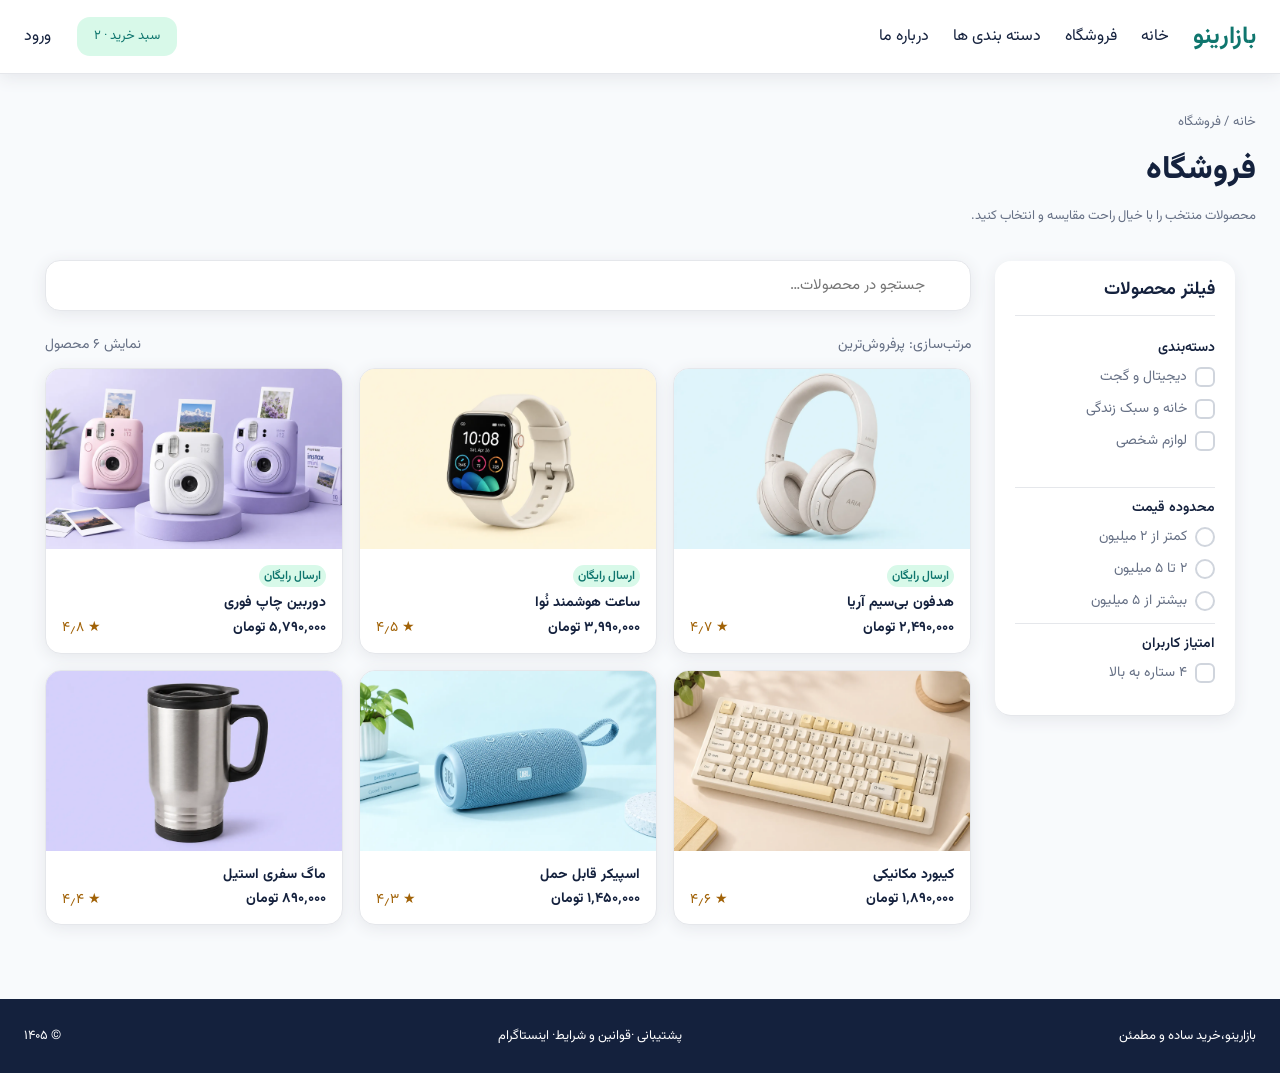
==== index.html @ 030d065b "Update final project" ====
<!DOCTYPE html>
<html lang="fa" dir="rtl">

<head>
    <meta charset="UTF-8">
    <meta name="viewport" content="width=device-width, initial-scale=1.0">
    <meta name="description"
        content="انواع محصولات دیجیتال و لوازم کاربردی را در فروشگاه بازارینو بررسی و مقایسه کنید.">
    <link rel="stylesheet" href="./CSS/reset.css">
    <link rel="stylesheet" href="./CSS/style.css">

    <title>فروشگاه محصولات دیجیتال | بازارینو</title>
</head>

<body>
    <header class="navbar">
        <!-- bakhsh1 -->
        <div class="container">
            <a class="logo" href="./index.html">
                بازارینو
            </a>

            <!-- bakhsh2 -->
            <nav class="navbar__menu">
                <a class="link" href="./index.html">
                    خانه
                </a>
                <a class="link" href="#">
                    فروشگاه
                </a>
                <a class="link" href="#">
                    دسته بندی ها
                </a>
                <a class="link" href="#">
                    درباره ما
                </a>
            </nav>

            <!-- bakhsh3 -->
            <div class="loginlink">
                <a class="group button" href="#">
                    سبد خرید · ۲
                </a>
                <a class="group" href="./register.html">
                    ورود
                </a>
            </div>
        </div>

    </header>
    <main>
        <header>
            <div class="page-header">
                <div class="breadcrumb-link">
                    <p>
                        <a href="#">خانه</a>
                        <a href="#"> / فروشگاه</a>

                    </p>
                </div>
                <div class="page-header__title">
                    <h1>فروشگاه</h1>
                </div>
                <div class="page-header__text">
                    <p>محصولات منتخب را با خیال راحت مقایسه و انتخاب کنید.</p>
                </div>
            </div>
        </header>
        <!-- ---------------فیلتر محصولات------------ -->
        <div class="catalog">
            <aside class="filter">
                <p class="filter__title">فیلتر محصولات
                </p>

                <fieldset>
                    <legend class="filter__group-title">
                        دسته‌بندی
                    </legend>
                    <div>
                        <label class="filter__option">
                            <input type="checkbox" name="Feature" class="filter__input"><span
                                class="filter__box"></span> دیجیتال و گجت
                        </label>

                        <label class="filter__option">
                            <input type="checkbox" name="Feature" class="filter__input"><span
                                class="filter__box"></span>خانه و سبک زندگی
                        </label>

                        <label class="filter__option">
                            <input type="checkbox" name="Feature" class="filter__input"><span
                                class="filter__box"></span>لوازم شخصی
                        </label>
                    </div>
                </fieldset>

                <!-- ------------------محدوده قیمت------- -->



                <fieldset>

                    <h3 class="filter__groupp      
                         
                         filter__group-title">محدوده قیمت</h3>
                    <div>
                        <label class="filter__option">

                            <input type="radio" name="price" class="filter__input" value="high"><span
                                class="filter__box  filter__box--radio"></span> کمتر از ۲ میلیون
                        </label>

                        <label class="filter__option">
                            <input type="radio" name="price" class="filter__input" value="mid"><span
                                class="filter__box  filter__box--radio"></span>۲ تا ۵ میلیون
                        </label>

                        <label class="filter__option">
                            <input type="radio" name="price" class="filter__input" value="low"><span
                                class="filter__box  filter__box--radio"></span>بیشتر از ۵ میلیون
                        </label>
                    </div>
                    <fieldset>
                        <h3 class="filter__groupp   
                         
                         filter__group-title">امتیاز کاربران</h3>
                        <div>
                            <label class="filter__option">

                                <input type="checkbox" class="filter__input"><span class="filter__box"></span> ۴ ستاره
                                به بالا
                            </label>
                        </div>
                    </fieldset>
                </fieldset>
            </aside>


            <section class="products">
                <label>
                    <input class="products__search" type="search" placeholder="	جستجو در محصولات…">
                </label>
                <div class="products__bar">
                    <p class="products__sort">مرتب‌سازی: پرفروش‌ترین</p>
                    <p class="products__count">نمایش ۶ محصول</p>
                </div>



                <div class="products__list">
                    <article class="product-card">
                        <div class="product-card__media">
                            <a href="./product.html">
                            <img class="product-card__img" src="./images/Ivory ARIA Wireless Headphones_2_11zon.webp"
                                alt="هدفون بی‌سیم" src="./product.html">
                                </a>
                        </div>
                        <div class="product-card__body">
                            <span class="product-card__badge"> ارسال رایگان</span>
                            <h3 class="product-card__title">هدفون بی‌سیم آریا</h3>

                            <div class="product-card__footer">
                                <p class="product-card__price">۲٬۴۹۰٬۰۰۰ تومان</p>
                                <span class="product-card__rating">★ ۴٫۷</span>
                            </div>
                        </div>
                    </article>


                    <article class="product-card">
                        <div class="product-card__media">
                            <img class="product-card__img" src="./images/Minimalist Smartwatch on Cream Background_3_11zon.webp"
                                alt="ساعت هوشمند نُوا">
                        </div>
                        <div class="product-card__body">
                            <span class="product-card__badge"> ارسال رایگان</span>
                            <h3 class="product-card__title">ساعت هوشمند نُوا</h3>

                            <div class="product-card__footer">
                                <p class="product-card__price"> ۳٬۹۹۰٬۰۰۰ تومان</p>
                                <span class="product-card__rating">★ ۴٫۵</span>
                            </div>
                        </div>

                    </article>

                    <article class="product-card">
                        <div class="product-card__media">
                            <img class="product-card__img" src="./images/Pastel Instax Camera Trio_5_11zon.webp"
                                alt="دوربین چاپ فوری">
                        </div>
                        <div class="product-card__body">
                            <span class="product-card__badge"> ارسال رایگان</span>
                            <h3 class="product-card__title">دوربین چاپ فوری</h3>

                            <div class="product-card__footer">
                                <p class="product-card__price"> ۵٬۷۹۰٬۰۰۰ تومان</p>
                                <span class="product-card__rating">★ ۴٫۸</span>
                            </div>
                        </div>

                    </article>

                    <article class="product-card">
                        <div class="product-card__media">
                            <img class="product-card__img" src="./images/Pastel Cream Mechanical Keyboard Workspace_4_11zon.webp"
                                alt="کیبورد مکانیکی">
                        </div>
                        <div class="product-card__body">

                            <h3 class="product-card__title">کیبورد مکانیکی</h3>

                            <div class="product-card__footer">
                                <p class="product-card__price">۱٬۸۹۰٬۰۰۰ تومان</p>
                                <span class="product-card__rating">★ ۴٫۶</span>
                            </div>
                        </div>

                    </article>



                    <article class="product-card">
                        <div class="product-card__media">
                            <img class="product-card__img" src="./images/Sky Blue JBL Speaker Still Life_6_11zon.webp"
                                alt="اسپیکر قابل حمل">
                        </div>
                        <div class="product-card__body">

                            <h3 class="product-card__title">اسپیکر قابل حمل</h3>

                            <div class="product-card__footer">
                                <p class="product-card__price"> ۱٬۴۵۰٬۰۰۰ تومان</p>
                                <span class="product-card__rating"> ★ ۴٫۳</span>
                            </div>
                        </div>

                    </article>

                    <article class="product-card">
                        <div class="product-card__media">
                            <img class="product-card__img" src="./images/Brushed Steel Tumbler on Lavender_1_11zon.webp"
                                alt="ماگ سفری استیل">
                        </div>
                        <div class="product-card__body">

                            <h3 class="product-card__title">ماگ سفری استیل</h3>

                            <div class="product-card__footer">
                                <p class="product-card__price"> ۸۹۰٬۰۰۰ تومان</p>
                                <span class="product-card__rating"> ★ ۴٫۴</span>
                            </div>
                        </div>

                    </article>


                </div>
            </section>
        </div>
    </main>
    <!-- footer-------------------------------------- -->
    <footer class="footer_navbar">
        <div class="container_two">
            <span>بازارینو،خرید ساده و مطمئن</span>
            <div class="titlee">
                <a class="link-footer" href="#">
                    پشتیبانی ·
                </a>
                <a class="link-footer" href="#">
                    قوانین و شرایط
                </a>
                <a class="link-footer" href="#">
                    · اینستاگرام
                </a>
            </div>
            <span>© ۱۴۰۵</span>
        </div>
    </footer>



</body>

</html>
---- CSS/style.css ----
:root {
    --color-bg: #F8FAFC;
    --color-surface: #FFFFFF;
    --color-text: #14213D;
    --color-text-muted: #667085;
    --color-primary: #0F766E;
    --color-border: #E5E7EB;
    --color-border-control: #D0D5DD;
    --color-accent-bg: #D8F9E9;
    --color-footer: #14213D;
    --color-shadow: #E5E7EB;
    --color-on-primary: #FFFFFF;
    --color-focus-ring: rgba(15, 118, 110, 0.25);
    --color-rating: #A16207;
    --color-accent-bg-hover: #E7FCF2;
    --color-primary-hover: #10672d;
    --color-success: #16A34A;
    --color-danger: #DC2626;

}


@font-face {
    font-family: vazir400;
    src: url(./fonts/vazirmatn-v33.003/fonts/webfonts/Vazirmatn-Regular.woff2);
    font-display: swap
}

@font-face {
    font-family: vazir600;
    src: url(./fonts/vazirmatn-v33.003/fonts/webfonts/Vazirmatn-SemiBold.woff2);
    font-display: swap
}

@font-face {
    font-family: vazir700;
    src: url(./fonts/vazirmatn-v33.003/fonts/webfonts/Vazirmatn-Bold.woff2);
    font-display: swap
}

@font-face {
    font-family: vazir800;
    src: url(./fonts/vazirmatn-v33.003/fonts/webfonts/Vazirmatn-ExtraBold.woff2);
    font-display: swap
}

* {
    box-sizing: border-box;
}

body {
    /* برای اینکه فوتر پایین صفحه بمونه */
    display: flex;
    flex-direction: column;
    min-height: 100vh;
    /*  */
    background-color: var(--color-bg);
    font-family: vazir400;
    color: var(--color-text);
}

/* اینجوری main فضای باقی‌مونده رو می‌گیره و فوتر همیشه ته صفحه می‌مونه */
main {
    flex: 1;
}

/* هدر سایت-------------------------------------------- */
.navbar {
    width: 100%;
    height: 74px;
    background-color: var(--color-surface);
    font-size: medium;
    font-family: vazir400;
    border-bottom: 1px solid var(--color-border);
    box-shadow: 0px 4px 16px var(--color-shadow);
    /* chasbondan navbar */
    position: sticky;
    top: 0;
    z-index: 100;


}

.navbar__menu {
    display: flex;
    gap: 24px;
}

.container {
    display: flex;
    align-items: center;
    max-width: 1500px;
    margin: 0 auto;
    height: 100%;
    gap: 24px;
    padding: 0 24px;
}

.link {
    color: var(--color-text);
    text-decoration: none;
}

.link:hover {
    color: var(--color-primary);

}

.group {
    color: var(--color-text);
    text-decoration: none;

}

.loginlink {

    margin-right: auto;
    gap: 26px;
    display: flex;
    align-items: center;
}

.logo {
    text-decoration: none;
    color: var(--color-primary);
    font-family: vazir700;
    font-size: x-large;
}

.button {

    font-family: vazir400;
    background-color: var(--color-accent-bg);
    color: var(--color-primary);
    border-radius: 13px;
    border: none;
    font-size: small;
    text-align: center;
    padding: 13px 17px;
    text-decoration: none;

    cursor: pointer;
}

.button:hover {
    background-color: var(--color-accent-bg-hover);
}

.group:hover {
    color: var(--color-primary);
}


/* page-header__title---------------------------- */

.page-header {
    display: flex;
    flex-direction: column;
    max-width: 1500px;
    margin: 40px auto 10px;
    height: 100%;
    gap: 24px;
    padding: 0 24px;
}

.breadcrumb-link p a {
    text-decoration: none;
    font-family: vazir400;
    font-size: 13px;
    color: var(--color-text-muted);
}

.breadcrumb-link p a:hover {
    color: var(--color-primary);
}

.page-header__title {
    font-family: vazir800;
    font-size: 32px;
    color: var(--color-text);
}

.page-header__text {
    font-family: vazir400;
    font-size: 13px;
    color: var(--color-text-muted);
}

/* sidbar-------------------------------- */
.filter__title {
    font-family: vazir700;
    font-size: 18px;
    color: var(--color-text);
    /* خطوط طوسی زیر هر عنوان */
    border-bottom: 1px solid var(--color-border);
    padding-bottom: 16px;
    margin-bottom: 1px;


}


.filter__group-title {
    font-family: vazir600;
    font-size: 14px;
    color: var(--color-text);

}


.filter {
    display: flex;
    flex-direction: column;
    max-width: 1500px;
    flex-shrink: 0;
    gap: 24px;
    padding: 20px 20px;
    margin-top: 28px;
    border-radius: 16px;
    width: 240px;
    background-color: var(--color-surface);
    border-bottom: 1px solid var(--color-border);
    box-shadow: 0px 4px 16px var(--color-shadow);
    position: sticky;
    top: 96px;

}


.filter__option {
    font-family: vazir400;
    font-size: 14px;
    color: var(--color-text-muted);
    margin: 12px auto;

    /* تنظیمات مستطیل چک باکس */
    position: relative;
    display: flex;
    align-items: center;
    gap: 8px;
    cursor: pointer;

}

.filter__option:hover {
    color: var(--color-text);
}



/* باعث مخفی شدن چک باکس میشه */
input[class="filter__input"] {
    position: absolute;
    opacity: 0;
    height: 1px;
    width: 1px;

}

/* ظاهر چک باکس  رو به دلخواه تغییر میدیم*/
.filter__box {
    height: 20px;
    width: 20px;
    border: 2px solid var(--color-border-control);
    border-radius: 6px;
    background-color: var(--color-surface);
    flex-shrink: 0;
    position: relative;
}

.filter__box:hover {
    border-color: var(--color-text-muted);
}

/* نمایش علامت تیک*/
.filter__box::after {
    content: "";
    display: none;
    height: 10px;
    width: 6px;
    border-right: 2px solid var(--color-surface);
    border-bottom: 2px solid var(--color-surface);
    transform: rotate(45deg);
    position: absolute;
    top: 0px;
    left: 4px;
}

/* با کلیک روی متن یا کادر باید سبز بشه و با کلیک دوباره برگرده */
input:checked+.filter__box {
    background-color: var(--color-primary);
    border-color: var(--color-primary);

}

/* نماش علامت تیک */
input:checked+.filter__box::after {
    display: block;
}

input:focus-visible+.filter__box {
    box-shadow: 0px 0px 0px 3px var(--color-focus-ring);

}

/* محدوده قیمت */


.filter__groupp {
    border-top: 1px solid var(--color-border);
    padding-top: 13px;
}

/*رادیو باکس-----------*/
.filter__box--radio {
    border-radius: 100%;
    border-color: var(--color-border-control);
}



input:checked+.filter__box--radio {
    background-color: var(--color-surface);
}

.filter__box--radio::after {
    border-radius: 50%;
    height: 10px;
    width: 10px;
    background-color: var(--color-primary);
    border: 0;
    transform: none;
    position: absolute;
    top: 3px;
    left: 3px;
}

/* --------------بخش جستجو----------------------------------- */

.catalog {
    display: flex;
    align-items: flex-start;
    margin: 0 45px 24px;
    gap: 24px;
    max-width: 1500px;

}

.products {
    flex: 1;
    min-width: 0;
}

.products__search {
    display: flex;
    width: 100%;
    font-family: vazir400;
    font-size: 15px;
    color: var(--color-border-control);
    padding: 13px 13px;
    margin: 27px 0px;
    border: 1px solid var(--color-border);
    border-radius: 15px;

    background-color: var(--color-surface);
    border-bottom: 1px solid var(--color-border);
    box-shadow: 0px 3px 16px var(--color-shadow);

}

.products__search:focus {
    outline: none;
    border-color: var(--color-text-muted);

}

.products__bar {
    display: flex;
    justify-content: space-between;

    font-family: vazir400;
    font-size: 14px;
    color: var(--color-text-muted);
}

/* ---------------card product-------- */


.products__list {
    display: grid;
    grid-template-columns: 1fr 1fr 1fr;
    gap: 16px;
}

.products__bar {
    margin-bottom: 16px;
}

.product-card {
    box-shadow: 0px 3px 16px var(--color-shadow);
    border-radius: 16px;

    background-color: var(--color-surface);
    border: 1px solid var(--color-border);
    overflow: hidden;


}

.product-card__img {
    width: 100%;
    height: 180px;
    object-fit: cover;
    display: block;
    cursor: pointer;
}



/* استایل متن محصولات ------------------*/
.product-card__body {
    display: flex;
    flex-direction: column;
    padding: 16px;
    gap: 8px;
    cursor: pointer;
}

.product-card__footer {
    display: flex;
    justify-content: space-between;
    align-items: center;
}

.product-card__badge {
    font-family: vazir600;
    background-color: var(--color-accent-bg);
    color: var(--color-primary);
    border-radius: 13px;
    border: none;
    align-self: flex-start;
    font-size: 12px;
    text-align: center;
    padding: 5px 5px;


}

.product-card__title,
.product-card__price {
    font-family: vazir700;
    font-size: 14px;
    color: var(--color-text);
    line-height: 1.2;
}

.product-card__rating {
    font-family: vazir400;
    font-size: 14px;
    color: var(--color-rating);
}

/* ----footer---------------------- */

.footer_navbar {
    width: 100%;
    height: 74px;
    background-color: var(--color-footer);
    color: white;
    font-size: 13px;
    font-family: vazir400;
    margin-top: 50px;




}

.container_two {
    display: flex;
    justify-content: space-between;
    align-items: center;
    max-width: 1500px;
    height: 100%;
    gap: 24px;
    padding: 0 24px;
    margin: 0 auto;
}

.titlee {
    display: flex;
    justify-content: space-between;
    align-items: center;



}

.link-footer {
    text-decoration: none;
    color: white;
}

.link-footer:hover {
    color: rgba(255, 255, 255, 0.63);
}

/* Responsive----------------------------------------- */

@media(max-width: 768px) {
    .products__list {
        grid-template-columns: 1fr;
    }

    .filter {
        display: none;
    }

    .footer_navbar {
        height: auto;
        padding: 24px;
    }

    .container_two {
        flex-direction: column;
        text-align: center;
        gap: 24px;
    }
}


@media(max-width: 640px) {
    .navbar {

        height: auto;
        padding: 12px;
    }

    .container {
        flex-wrap: wrap;
        row-gap: 12px;
    }

    .loginlink {
        order: 2;
    }

    .navbar__menu {
        order: 3;
        gap: 16px;
        width: 100%;
        justify-content: center;
        font-size: 14px;
        flex-wrap: wrap;
    }

}


/* dark mode------------------- */
@media (prefers-color-scheme: dark) {
    :root {
        --color-bg: #0F172A;
        --color-surface: #1E293B;
        --color-text: #E2E8F0;
        --color-text-muted: #94A3B8;
        --color-primary: #2DD4BF;
        --color-border: #334155;
        --color-border-control: #475569;
        --color-accent-bg: #134E4A;
        --color-footer: #020617;
        --color-shadow: rgba(0, 0, 0, 0.4);
        --color-on-primary: #0F172A;
        --color-focus-ring: rgba(45, 212, 191, 0.35);
        --color-rating: #FBBF24;
        --color-accent-bg-hover: #115E59;
        --color-primary-hover: #5EEAD4;
        --color-success: #4ADE80;
        --color-danger: #FB7185;
    }
}

/* product-------------------------------------- */
/* صفحه امون حالت افقی نگیره */
img {
    display: block;
    max-width: 100%;
}

/* محصول ستونی زیر هم نشون داده بشه */
.product__thumb {

    width: 72px;
    height: 72px;

    cursor: pointer;
    object-fit: cover;
    border-radius: 12px;
    border: 1px solid var(--color-border);
}

.product__gallery {
    display: flex;
    gap: 16px;

}

.product__image {
    flex: 1;
    min-width: 0;
    background-color: #FFFFFF;
    border: 1px solid var(--color-border);
    border-radius: 24px;
    overflow: hidden;
}

.product__img {
    height: 400px;
    object-fit: contain;
    /* margin-right:auto; */
    /* border-radius:32px;
    border: 2px solid var(--color-border); */

}

.product__thumbs {
    display: flex;
    flex-direction: column;
    gap: 12px;
}

.product {
    display: flex;
    align-items: flex-start;
    gap: 32px;
}

.product__gallery,
.product__info {
    flex: 1;
    min-width: 0;
}

.product__info {
    display: flex;
    flex-direction: column;
    gap: 24px;
}

.product__buy {
    display: flex;
    flex-direction: row;
    align-items: center;
    gap: 16px;
    margin-top: 0;
}


.product__rating {
    font-family: vazir400;
    font-size: 13px;
}

.product__stars {
    color: var(--color-rating);
}

.product__rating-text {
    color: var(--color-text-muted);
}

.product__description {

    font-family: vazir400;
    font-size: 16px;
    line-height: 1.7;
    color: var(--color-text-muted);
}

.product__price {
    font-family: vazir700;
    font-size: 18px;
    color: var(--color-text);
}

.product__button {
    color: #FFFFFF;
    background-color: var(--color-primary);
    font-family: vazir600;
    font-size: 12px;
    border: none;
    border-radius: 10px;
    padding: 12px 12px;
    cursor: pointer;
}

.product__button:hover {
    background-color: var(--color-primary-hover);
}

.product__stock {
    font-family: vazir600;
    font-size: 13px;
    color: var(--color-success);
}

.reviews__title {
    margin-bottom: 16px;
}

.reviews {
    margin-top: 48px;

}

.review__header1,
.review__header2 {
    display: flex;
    flex-direction: column;
    align-content: center;
    gap: 20px;
    padding: 16px;
    border-radius: 16px;
    background-color: var(--color-surface);
    border-bottom: 1px solid var(--color-border);
    box-shadow: 0px 4px 16px var(--color-shadow);


}

.review__name {
    font-family: vazir700;
    font-size: 16px;
    font-weight: bold;
}

.review__header2 {
    height: 90px;
    margin-top: 12px;
}

.space {
    font-size: small;
    margin-right: 16px;
    color: var(--color-rating);
}

.reviw-des {
    font-family: vazir400;
    font-size: 14px;
    color: var(--color-text-muted);
}



/* نمایش عکس ها--------------------- */
/* مخفی کردن radioها */
.product__radio {
    display: none;

}

/* پیش‌فرض: همه عکس‌های بزرگ مخفی */
.product__img {
    display: none;
    width: 100%;
}

/* نمایش عکس مربوط به radio انتخاب‌شده */
#gallery-1:checked~.product__image .product__img--1,
#gallery-2:checked~.product__image .product__img--2,
#gallery-3:checked~.product__image .product__img--3 {
    display: block;

}

#gallery-1:checked~.product__thumbs .product__thumb--1,
#gallery-2:checked~.product__thumbs .product__thumb--2,
#gallery-3:checked~.product__thumbs .product__thumb--3 {
    border: 3px solid var(--color-primary);

}

.wrapper {
    max-width: 1500px;
    margin: 0 auto;
    padding: 24px;
}

/* Responsive product-------------------- */

@media(max-width: 768px) {
    .product {
        flex-direction: column;
        align-items: stretch;
    }

    .product__gallery {
        flex-direction: row;


    }

    .product__img {
        height: 280px;
    }

    .page-header__title {
        font-size: 24px;
    }
}


/* page register----------------------------- */

.page {
    display: flex;
    justify-content: center;
    padding: 24px 48px;

}

.form {
    display: flex;
    flex-direction: column;
    gap: 16px;


}

.form-card {

    border-bottom: 1px solid var(--color-border);
    box-shadow: 0px 4px 16px var(--color-shadow);
    background-color: var(--color-surface);
    border: 1px solid var(--color-border);
    border-radius: 16px;
    padding: 24px;

    max-width: 420px;

}

.form-container {
    display: flex;
    flex-direction: column;
    text-align: center;
    margin: 24px 45px;
    gap: 8px;
}

.form-group {
    display: flex;
    flex-direction: column;
    align-items: stretch;
    gap: 8px;

}

.form-control {
    width: 100%;
    border: 1px solid var(--color-border-control);
    color: var(--color-text);
    background-color: var(--color-surface);
    border-radius: 8px;
    padding: 12px 16px;
    font-family: vazir400;
    font-size: 14px;
}

.form-control:not(:placeholder-shown):valid {
    border-color: var(--color-success);
}

.form-control:not(:placeholder-shown):invalid {
    border-color: var(--color-danger);
}

.form-control:focus {
    outline: none;
    border-color: var(--color-primary);
    box-shadow: 0 0 0 3px var(--color-focus-ring);

}

.form-title {
    font-family: vazir700;
    font-size: 24px;
    color: var(--color-text);
    text-align: center;
}

.form-title-des {
    text-align: center;
    font-size: 14px;
    color: var(--color-text-muted);
    margin-bottom: 24px;
}

.form-label {
    font-family: vazir600;
    font-size: 14px;
    color: var(--color-text);
}

.form-control::placeholder {
    text-align: left;
}

.form-actions {
    display: flex;
    flex-direction: row;
    justify-content: center;
    gap: 8px;


}

.btn {
    flex: 1;
    font-family: vazir600;
    font-size: 14px;
    color: var(--color-text);
    outline: none;
    padding: 12px 16px;
    cursor: pointer;
    border: 2px solid var(--color-primary);
    border-radius: 12px;
}

.btn-primary {
    background-color: var(--color-primary);
    color: var(--color-on-primary);
}

.btn-secondary {
    background-color: var(--color-on-primary);
    color: var(--color-primary);

}

.btn-primary:hover {
    background-color: var(--color-primary-hover);
}

.btn-secondary:hover {
    background-color: var(--color-accent-bg-hover)
}


/* Responsive register-------------------------- */
@media(max-width:480px) {
    .form-card {
        width: 100%;
        max-width: 420px;
    }

    .form-container {
        margin: 24px 0;
    }

    .page {
        padding: 24px 16px;
    }
}
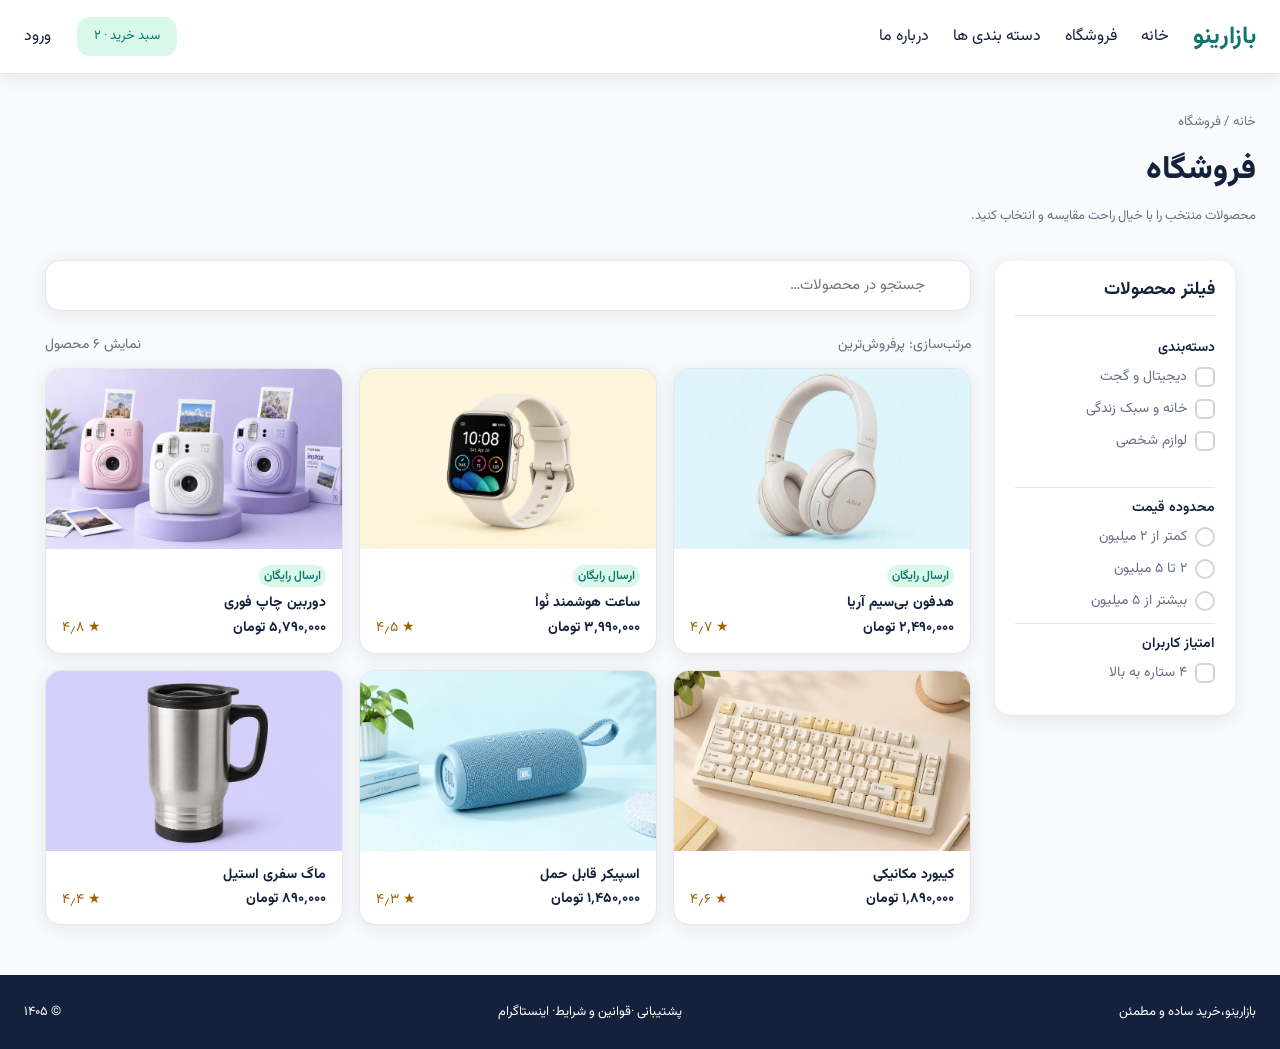
==== commit d32a2b4d: "Update store project-First Change" ====
--- a/index.html
+++ b/index.html
@@ -6,8 +6,10 @@
     <meta name="viewport" content="width=device-width, initial-scale=1.0">
     <meta name="description"
         content="انواع محصولات دیجیتال و لوازم کاربردی را در فروشگاه بازارینو بررسی و مقایسه کنید.">
+   
     <link rel="stylesheet" href="./CSS/reset.css">
-    <link rel="stylesheet" href="./CSS/style.css">
+    <link rel="stylesheet" href="./CSS/common.css">
+    <link rel="stylesheet" href="./CSS/index.css">
 
     <title>فروشگاه محصولات دیجیتال | بازارینو</title>
 </head>
@@ -95,11 +97,7 @@
                 </fieldset>
 
                 <!-- ------------------محدوده قیمت------- -->
-
-
-
                 <fieldset>
-
                     <h3 class="filter__groupp      
                          
                          filter__group-title">محدوده قیمت</h3>
@@ -146,30 +144,33 @@
                 </div>
 
 
-
                 <div class="products__list">
-                    <article class="product-card">
-                        <div class="product-card__media">
-                            <a href="./product.html">
-                            <img class="product-card__img" src="./images/Ivory ARIA Wireless Headphones_2_11zon.webp"
-                                alt="هدفون بی‌سیم" src="./product.html">
-                                </a>
-                        </div>
-                        <div class="product-card__body">
-                            <span class="product-card__badge"> ارسال رایگان</span>
-                            <h3 class="product-card__title">هدفون بی‌سیم آریا</h3>
-
-                            <div class="product-card__footer">
-                                <p class="product-card__price">۲٬۴۹۰٬۰۰۰ تومان</p>
-                                <span class="product-card__rating">★ ۴٫۷</span>
-                            </div>
-                        </div>
-                    </article>
-
-
-                    <article class="product-card">
-                        <div class="product-card__media">
-                            <img class="product-card__img" src="./images/Minimalist Smartwatch on Cream Background_3_11zon.webp"
+
+                    <a href="./product.html" class="link-a">
+                        <article class="product-card">
+                            <div class="product-card__media">
+                                <img class="product-card__img"
+                                    src="./images/products/Ivory-ARIA-Wireless-Headphones.webp" alt="هدفون بی‌سیم">
+                            </div>
+
+                            <div class="product-card__body">
+                                <span class="product-card__badge">ارسال رایگان</span>
+                                <h3 class="product-card__title">هدفون بی‌سیم آریا</h3>
+
+                                <div class="product-card__footer">
+                                    <p class="product-card__price">۲٬۴۹۰٬۰۰۰ تومان</p>
+                                    <span class="product-card__rating">★ ۴٫۷</span>
+                                </div>
+                            </div>
+                        </article>
+                    </a>
+
+
+
+                    <article class="product-card">
+                        <div class="product-card__media">
+                            <img class="product-card__img"
+                                src="./images/products/Minimalist Smartwatch.webp"
                                 alt="ساعت هوشمند نُوا">
                         </div>
                         <div class="product-card__body">
@@ -186,7 +187,7 @@
 
                     <article class="product-card">
                         <div class="product-card__media">
-                            <img class="product-card__img" src="./images/Pastel Instax Camera Trio_5_11zon.webp"
+                            <img class="product-card__img" src="./images/products/Instax Camera.webp"
                                 alt="دوربین چاپ فوری">
                         </div>
                         <div class="product-card__body">
@@ -203,7 +204,8 @@
 
                     <article class="product-card">
                         <div class="product-card__media">
-                            <img class="product-card__img" src="./images/Pastel Cream Mechanical Keyboard Workspace_4_11zon.webp"
+                            <img class="product-card__img"
+                                src="./images/products/Pastel Cream Mechanical Keyboard.webp"
                                 alt="کیبورد مکانیکی">
                         </div>
                         <div class="product-card__body">
@@ -222,7 +224,7 @@
 
                     <article class="product-card">
                         <div class="product-card__media">
-                            <img class="product-card__img" src="./images/Sky Blue JBL Speaker Still Life_6_11zon.webp"
+                            <img class="product-card__img" src="./images/products/Sky Blue JBL Speaker Still Life.webp"
                                 alt="اسپیکر قابل حمل">
                         </div>
                         <div class="product-card__body">
@@ -239,7 +241,7 @@
 
                     <article class="product-card">
                         <div class="product-card__media">
-                            <img class="product-card__img" src="./images/Brushed Steel Tumbler on Lavender_1_11zon.webp"
+                            <img class="product-card__img" src="./images/products/Brushed Steel Tumbler.webp"
                                 alt="ماگ سفری استیل">
                         </div>
                         <div class="product-card__body">
--- a/CSS/common.css
+++ b/CSS/common.css
@@ -0,0 +1,289 @@
+:root {
+    --color-bg: #F8FAFC;
+    --color-surface: #FFFFFF;
+    --color-text: #14213D;
+    --color-text-muted: #667085;
+    --color-primary: #0F766E;
+    --color-border: #E5E7EB;
+    --color-border-control: #D0D5DD;
+    --color-accent-bg: #D8F9E9;
+    --color-footer: #14213D;
+    --color-shadow: #E5E7EB;
+    --color-on-primary: #FFFFFF;
+    --color-focus-ring: rgba(15, 118, 110, 0.25);
+    --color-rating: #A16207;
+    --color-accent-bg-hover: #E7FCF2;
+    --color-primary-hover: #10672d;
+    --color-success: #16A34A;
+    --color-danger: #DC2626;
+
+}
+
+
+@font-face {
+    font-family: vazir400;
+    src: url(./fonts/vazirmatn-v33.003/fonts/webfonts/Vazirmatn-Regular.woff2);
+    font-display: swap
+}
+
+@font-face {
+    font-family: vazir600;
+    src: url(./fonts/vazirmatn-v33.003/fonts/webfonts/Vazirmatn-SemiBold.woff2);
+    font-display: swap
+}
+
+@font-face {
+    font-family: vazir700;
+    src: url(./fonts/vazirmatn-v33.003/fonts/webfonts/Vazirmatn-Bold.woff2);
+    font-display: swap
+}
+
+@font-face {
+    font-family: vazir800;
+    src: url(./fonts/vazirmatn-v33.003/fonts/webfonts/Vazirmatn-ExtraBold.woff2);
+    font-display: swap
+}
+
+* {
+    box-sizing: border-box;
+}
+
+body {
+    background-color: var(--color-bg);
+    font-family: vazir400;
+    color: var(--color-text);
+}
+
+
+/* هدر سایت-------------------------------------------- */
+.navbar {
+    width: 100%;
+    height: 74px;
+    background-color: var(--color-surface);
+    font-size: medium;
+    font-family: vazir400;
+    border-bottom: 1px solid var(--color-border);
+    box-shadow: 0px 4px 16px var(--color-shadow);
+    /* chasbondan navbar */
+    position: sticky;
+    top: 0;
+    z-index: 100;
+
+
+}
+
+.navbar__menu {
+    display: flex;
+    gap: 24px;
+}
+
+.container {
+    display: flex;
+    align-items: center;
+    max-width: 1500px;
+    margin: 0 auto;
+    height: 100%;
+    gap: 24px;
+    padding: 0 24px;
+}
+
+.link {
+    color: var(--color-text);
+    text-decoration: none;
+}
+
+.link:hover {
+    color: var(--color-primary);
+
+}
+
+.group {
+    color: var(--color-text);
+    text-decoration: none;
+
+}
+
+.loginlink {
+
+    margin-right: auto;
+    gap: 26px;
+    display: flex;
+    align-items: center;
+}
+
+.logo {
+    text-decoration: none;
+    color: var(--color-primary);
+    font-family: vazir700;
+    font-size: x-large;
+}
+
+.button {
+
+    font-family: vazir400;
+    background-color: var(--color-accent-bg);
+    color: var(--color-primary);
+    border-radius: 13px;
+    border: none;
+    font-size: small;
+    text-align: center;
+    padding: 13px 17px;
+    text-decoration: none;
+
+    cursor: pointer;
+}
+
+.button:hover {
+    background-color: var(--color-accent-bg-hover);
+}
+
+.group:hover {
+    color: var(--color-primary);
+}
+
+
+/* page-header__title---------------------------- */
+
+.page-header {
+    display: flex;
+    flex-direction: column;
+    max-width: 1500px;
+    margin: 40px auto 10px;
+    height: 100%;
+    gap: 24px;
+    padding: 0 24px;
+}
+
+.breadcrumb-link p a {
+    text-decoration: none;
+    font-family: vazir400;
+    font-size: 13px;
+    color: var(--color-text-muted);
+}
+
+.breadcrumb-link p a:hover {
+    color: var(--color-primary);
+}
+
+.page-header__title {
+    font-family: vazir800;
+    font-size: 32px;
+    color: var(--color-text);
+}
+
+.page-header__text {
+    font-family: vazir400;
+    font-size: 13px;
+    color: var(--color-text-muted);
+}
+
+
+/* Footer */
+
+.footer_navbar {
+    width: 100%;
+    height: 74px;
+    background-color: var(--color-footer);
+    color: white;
+    font-size: 13px;
+    font-family: vazir400;
+    margin-top: 50px;
+}
+
+.container_two {
+    display: flex;
+    justify-content: space-between;
+    align-items: center;
+    max-width: 1500px;
+    height: 100%;
+    gap: 24px;
+    padding: 0 24px;
+    margin: 0 auto;
+}
+
+.titlee {
+    display: flex;
+    justify-content: space-between;
+    align-items: center;
+}
+
+.link-footer {
+    text-decoration: none;
+    color: white;
+}
+
+.link-footer:hover {
+    color: rgba(255, 255, 255, 0.63);
+}
+
+/* Responsive----------------------------------------- */
+
+@media(max-width: 768px) {
+    .footer_navbar {
+        height: auto;
+        padding: 24px;
+    }
+
+    .container_two {
+        flex-direction: column;
+        text-align: center;
+        gap: 24px;
+    }
+}
+
+@media(max-width: 640px) {
+    .navbar {
+        height: auto;
+        padding: 12px;
+    }
+
+    .container {
+        flex-wrap: wrap;
+        row-gap:15px;
+    }
+
+    .loginlink {
+        order: 2;
+    }
+
+    .navbar__menu {
+        order: 3;
+        gap: 16px;
+        width: 100%;
+        justify-content: center;
+        font-size: 14px;
+        flex-wrap: wrap;
+    }
+
+}
+
+
+/* dark mode------------------- */
+@media (prefers-color-scheme: dark) {
+    :root {
+        --color-bg: #0F172A;
+        --color-surface: #1E293B;
+        --color-text: #E2E8F0;
+        --color-text-muted: #94A3B8;
+        --color-primary: #2DD4BF;
+        --color-border: #334155;
+        --color-border-control: #475569;
+        --color-accent-bg: #134E4A;
+        --color-footer: #020617;
+        --color-shadow: rgba(0, 0, 0, 0.4);
+        --color-on-primary: #0F172A;
+        --color-focus-ring: rgba(45, 212, 191, 0.35);
+        --color-rating: #FBBF24;
+        --color-accent-bg-hover: #115E59;
+        --color-primary-hover: #5EEAD4;
+        --color-success: #4ADE80;
+        --color-danger: #FB7185;
+    }
+}
+
+/* product-------------------------------------- */
+/* صفحه امون حالت افقی نگیره */
+/* img {
+    display: block;
+    max-width: 100%;
+} */
--- a/CSS/index.css
+++ b/CSS/index.css
@@ -0,0 +1,281 @@
+
+.filter__title {
+    font-family: vazir700;
+    font-size: 18px;
+    color: var(--color-text);
+    border-bottom: 1px solid var(--color-border);
+    padding-bottom: 16px;
+    margin-bottom: 1px;
+}
+
+
+.filter__group-title {
+    font-family: vazir600;
+    font-size: 14px;
+    color: var(--color-text);
+}
+
+
+.filter {
+    display: flex;
+    flex-direction: column;
+    max-width: 1500px;
+    flex-shrink: 0;
+    gap: 24px;
+    padding: 20px 20px;
+    margin-top: 28px;
+    border-radius: 16px;
+    width: 240px;
+    background-color: var(--color-surface);
+    border-bottom: 1px solid var(--color-border);
+    box-shadow: 0px 4px 16px var(--color-shadow);
+    position: sticky;
+    top: 96px;
+
+}
+
+
+.filter__option {
+    font-family: vazir400;
+    font-size: 14px;
+    color: var(--color-text-muted);
+    margin: 12px auto;
+
+    /* تنظیمات مستطیل چک باکس */
+    position: relative;
+    display: flex;
+    align-items: center;
+    gap: 8px;
+    cursor: pointer;
+
+}
+
+.filter__option:hover {
+    color: var(--color-text);
+}
+
+
+
+/* باعث مخفی شدن چک باکس میشه */
+input[class="filter__input"] {
+    position: absolute;
+    opacity: 0;
+    height: 1px;
+    width: 1px;
+
+}
+
+/* ظاهر چک باکس  رو به دلخواه تغییر میدیم*/
+.filter__box {
+    height: 20px;
+    width: 20px;
+    border: 2px solid var(--color-border-control);
+    border-radius: 6px;
+    background-color: var(--color-surface);
+    flex-shrink: 0;
+    position: relative;
+}
+
+.filter__box:hover {
+    border-color: var(--color-text-muted);
+}
+
+/* نمایش علامت تیک*/
+.filter__box::after {
+    content: "";
+    display: none;
+    height: 10px;
+    width: 6px;
+    border-right: 2px solid var(--color-surface);
+    border-bottom: 2px solid var(--color-surface);
+    transform: rotate(45deg);
+    position: absolute;
+    top: 0px;
+    left: 4px;
+}
+
+/* با کلیک روی متن یا کادر باید سبز بشه و با کلیک دوباره برگرده */
+input:checked+.filter__box {
+    background-color: var(--color-primary);
+    border-color: var(--color-primary);
+
+}
+
+/* نماش علامت تیک */
+input:checked+.filter__box::after {
+    display: block;
+}
+
+input:focus-visible+.filter__box {
+    box-shadow: 0px 0px 0px 3px var(--color-focus-ring);
+
+}
+
+/* محدوده قیمت */
+.filter__groupp {
+    border-top: 1px solid var(--color-border);
+    padding-top: 13px;
+}
+
+/*رادیو باکس-----------*/
+.filter__box--radio {
+    border-radius: 100%;
+    border-color: var(--color-border-control);
+}
+
+
+input:checked+.filter__box--radio {
+    background-color: var(--color-surface);
+}
+
+.filter__box--radio::after {
+    border-radius: 50%;
+    height: 10px;
+    width: 10px;
+    background-color: var(--color-primary);
+    border: 0;
+    transform: none;
+    position: absolute;
+    top: 3px;
+    left: 3px;
+}
+
+/*---Search Section--- */
+
+.catalog {
+    display: flex;
+    align-items: flex-start;
+    margin: 0 45px 24px;
+    gap: 24px;
+    max-width: 1500px;
+
+}
+
+.products {
+    flex: 1;
+    min-width: 0;
+}
+
+.products__search {
+    display: flex;
+    width: 100%;
+    font-family: vazir400;
+    font-size: 15px;
+    color: var(--color-text);
+    padding: 13px;
+    margin: 27px 0px;
+    border: 1px solid var(--color-border);
+    border-radius: 15px;
+
+    background-color: var(--color-surface);
+    border-bottom: 1px solid var(--color-border);
+    box-shadow: 0px 3px 16px var(--color-shadow);
+
+}
+
+.products__search:focus {
+    outline: none;
+    border-color: var(--color-text-muted);
+
+}
+
+.products__search::placeholder{
+    text-align: right;
+}
+
+.products__bar {
+    display: flex;
+    justify-content: space-between;
+    margin-bottom: 16px;
+    font-family: vazir400;
+    font-size: 14px;
+    color: var(--color-text-muted);
+}
+
+/*---Product Card---*/
+
+.link-a{
+    text-decoration: none;
+}
+.products__list {
+    display: grid;
+    grid-template-columns: 1fr 1fr 1fr;
+    gap: 16px;
+}
+
+.product-card {
+    box-shadow: 0px 3px 16px var(--color-shadow);
+    border-radius: 16px;
+
+    background-color: var(--color-surface);
+    border: 1px solid var(--color-border);
+    overflow: hidden;
+
+
+}
+
+.product-card__img {
+    width: 100%;
+    height: 180px;
+    object-fit: cover;
+    display: block;
+    cursor: pointer;
+}
+
+
+
+/* استایل متن محصولات ------------------*/
+.product-card__body {
+    display: flex;
+    flex-direction: column;
+    padding: 16px;
+    gap: 8px;
+    cursor: pointer;
+}
+
+.product-card__footer {
+    display: flex;
+    justify-content: space-between;
+    align-items: center;
+}
+
+.product-card__badge {
+    font-family: vazir600;
+    background-color: var(--color-accent-bg);
+    color: var(--color-primary);
+    border-radius: 13px;
+    border: none;
+    align-self: flex-start;
+    font-size: 12px;
+    text-align: center;
+    padding: 5px 5px;
+
+
+}
+
+.product-card__title,
+.product-card__price {
+    font-family: vazir700;
+    font-size: 14px;
+    color: var(--color-text);
+    line-height: 1.2;
+}
+
+.product-card__rating {
+    font-family: vazir400;
+    font-size: 14px;
+    color: var(--color-rating);
+}
+
+
+/* Responsive catalog */
+@media(max-width: 768px) {
+    .products__list {
+        grid-template-columns: 1fr;
+    }
+
+    .filter {
+        display: none;
+    }
+}
+
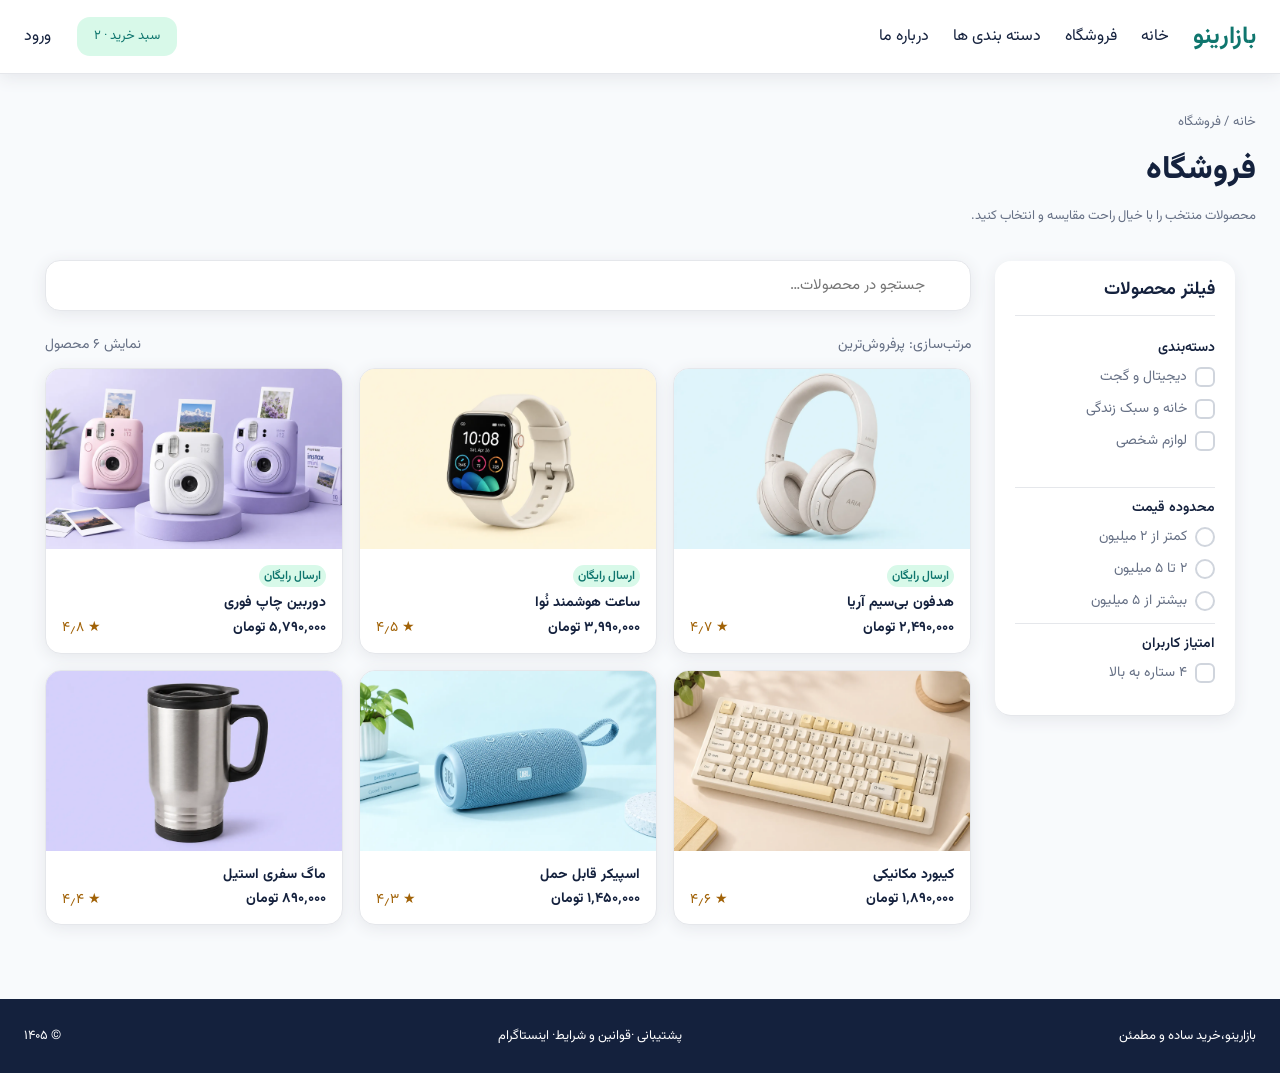
==== commit d7711973: "Update store project-Third Change" ====
--- a/index.html
+++ b/index.html
@@ -6,7 +6,7 @@
     <meta name="viewport" content="width=device-width, initial-scale=1.0">
     <meta name="description"
         content="انواع محصولات دیجیتال و لوازم کاربردی را در فروشگاه بازارینو بررسی و مقایسه کنید.">
-   
+
     <link rel="stylesheet" href="./CSS/reset.css">
     <link rel="stylesheet" href="./CSS/common.css">
     <link rel="stylesheet" href="./CSS/index.css">
@@ -145,7 +145,6 @@
 
 
                 <div class="products__list">
-
                     <a href="./product.html" class="link-a">
                         <article class="product-card">
                             <div class="product-card__media">
@@ -165,12 +164,9 @@
                         </article>
                     </a>
 
-
-
-                    <article class="product-card">
-                        <div class="product-card__media">
-                            <img class="product-card__img"
-                                src="./images/products/Minimalist Smartwatch.webp"
+                    <article class="product-card">
+                        <div class="product-card__media">
+                            <img class="product-card__img" src="./images/products/Minimalist Smartwatch.webp"
                                 alt="ساعت هوشمند نُوا">
                         </div>
                         <div class="product-card__body">
@@ -182,7 +178,6 @@
                                 <span class="product-card__rating">★ ۴٫۵</span>
                             </div>
                         </div>
-
                     </article>
 
                     <article class="product-card">
@@ -199,13 +194,11 @@
                                 <span class="product-card__rating">★ ۴٫۸</span>
                             </div>
                         </div>
-
-                    </article>
-
-                    <article class="product-card">
-                        <div class="product-card__media">
-                            <img class="product-card__img"
-                                src="./images/products/Pastel Cream Mechanical Keyboard.webp"
+                    </article>
+
+                    <article class="product-card">
+                        <div class="product-card__media">
+                            <img class="product-card__img" src="./images/products/Pastel Cream Mechanical Keyboard.webp"
                                 alt="کیبورد مکانیکی">
                         </div>
                         <div class="product-card__body">
@@ -217,10 +210,7 @@
                                 <span class="product-card__rating">★ ۴٫۶</span>
                             </div>
                         </div>
-
-                    </article>
-
-
+                    </article>
 
                     <article class="product-card">
                         <div class="product-card__media">
@@ -253,15 +243,13 @@
                                 <span class="product-card__rating"> ★ ۴٫۴</span>
                             </div>
                         </div>
-
-                    </article>
-
+                    </article>
 
                 </div>
             </section>
         </div>
     </main>
-    <!-- footer-------------------------------------- -->
+
     <footer class="footer_navbar">
         <div class="container_two">
             <span>بازارینو،خرید ساده و مطمئن</span>
@@ -280,8 +268,6 @@
         </div>
     </footer>
 
-
-
 </body>
 
 </html>
--- a/CSS/common.css
+++ b/CSS/common.css
@@ -49,13 +49,19 @@
 }
 
 body {
+    
+    display: flex;
+    flex-direction: column;
+    min-height: 100vh;
     background-color: var(--color-bg);
     font-family: vazir400;
     color: var(--color-text);
 }
 
-
-/* هدر سایت-------------------------------------------- */
+main {
+    flex: 1;
+}
+
 .navbar {
     width: 100%;
     height: 74px;
@@ -68,8 +74,6 @@
     position: sticky;
     top: 0;
     z-index: 100;
-
-
 }
 
 .navbar__menu {
@@ -129,7 +133,6 @@
     text-align: center;
     padding: 13px 17px;
     text-decoration: none;
-
     cursor: pointer;
 }
 
@@ -142,8 +145,7 @@
 }
 
 
-/* page-header__title---------------------------- */
-
+/* page-header__title*/
 .page-header {
     display: flex;
     flex-direction: column;
@@ -216,7 +218,7 @@
     color: rgba(255, 255, 255, 0.63);
 }
 
-/* Responsive----------------------------------------- */
+/* Responsive */
 
 @media(max-width: 768px) {
     .footer_navbar {
@@ -258,7 +260,7 @@
 }
 
 
-/* dark mode------------------- */
+/* dark mode */
 @media (prefers-color-scheme: dark) {
     :root {
         --color-bg: #0F172A;
@@ -280,10 +282,3 @@
         --color-danger: #FB7185;
     }
 }
-
-/* product-------------------------------------- */
-/* صفحه امون حالت افقی نگیره */
-/* img {
-    display: block;
-    max-width: 100%;
-} */
--- a/CSS/index.css
+++ b/CSS/index.css
@@ -31,7 +31,6 @@
     box-shadow: 0px 4px 16px var(--color-shadow);
     position: sticky;
     top: 96px;
-
 }
 
 
@@ -53,8 +52,6 @@
 .filter__option:hover {
     color: var(--color-text);
 }
-
-
 
 /* باعث مخفی شدن چک باکس میشه */
 input[class="filter__input"] {
@@ -62,7 +59,6 @@
     opacity: 0;
     height: 1px;
     width: 1px;
-
 }
 
 /* ظاهر چک باکس  رو به دلخواه تغییر میدیم*/
@@ -80,7 +76,7 @@
     border-color: var(--color-text-muted);
 }
 
-/* نمایش علامت تیک*/
+
 .filter__box::after {
     content: "";
     display: none;
@@ -94,30 +90,26 @@
     left: 4px;
 }
 
-/* با کلیک روی متن یا کادر باید سبز بشه و با کلیک دوباره برگرده */
 input:checked+.filter__box {
     background-color: var(--color-primary);
     border-color: var(--color-primary);
 
 }
 
-/* نماش علامت تیک */
 input:checked+.filter__box::after {
     display: block;
 }
 
 input:focus-visible+.filter__box {
     box-shadow: 0px 0px 0px 3px var(--color-focus-ring);
-
-}
-
-/* محدوده قیمت */
+}
+
 .filter__groupp {
     border-top: 1px solid var(--color-border);
     padding-top: 13px;
 }
 
-/*رادیو باکس-----------*/
+/*رادیو باکس*/
 .filter__box--radio {
     border-radius: 100%;
     border-color: var(--color-border-control);
@@ -210,8 +202,6 @@
     background-color: var(--color-surface);
     border: 1px solid var(--color-border);
     overflow: hidden;
-
-
 }
 
 .product-card__img {
@@ -223,8 +213,6 @@
 }
 
 
-
-/* استایل متن محصولات ------------------*/
 .product-card__body {
     display: flex;
     flex-direction: column;
@@ -279,3 +267,5 @@
     }
 }
 
+
+
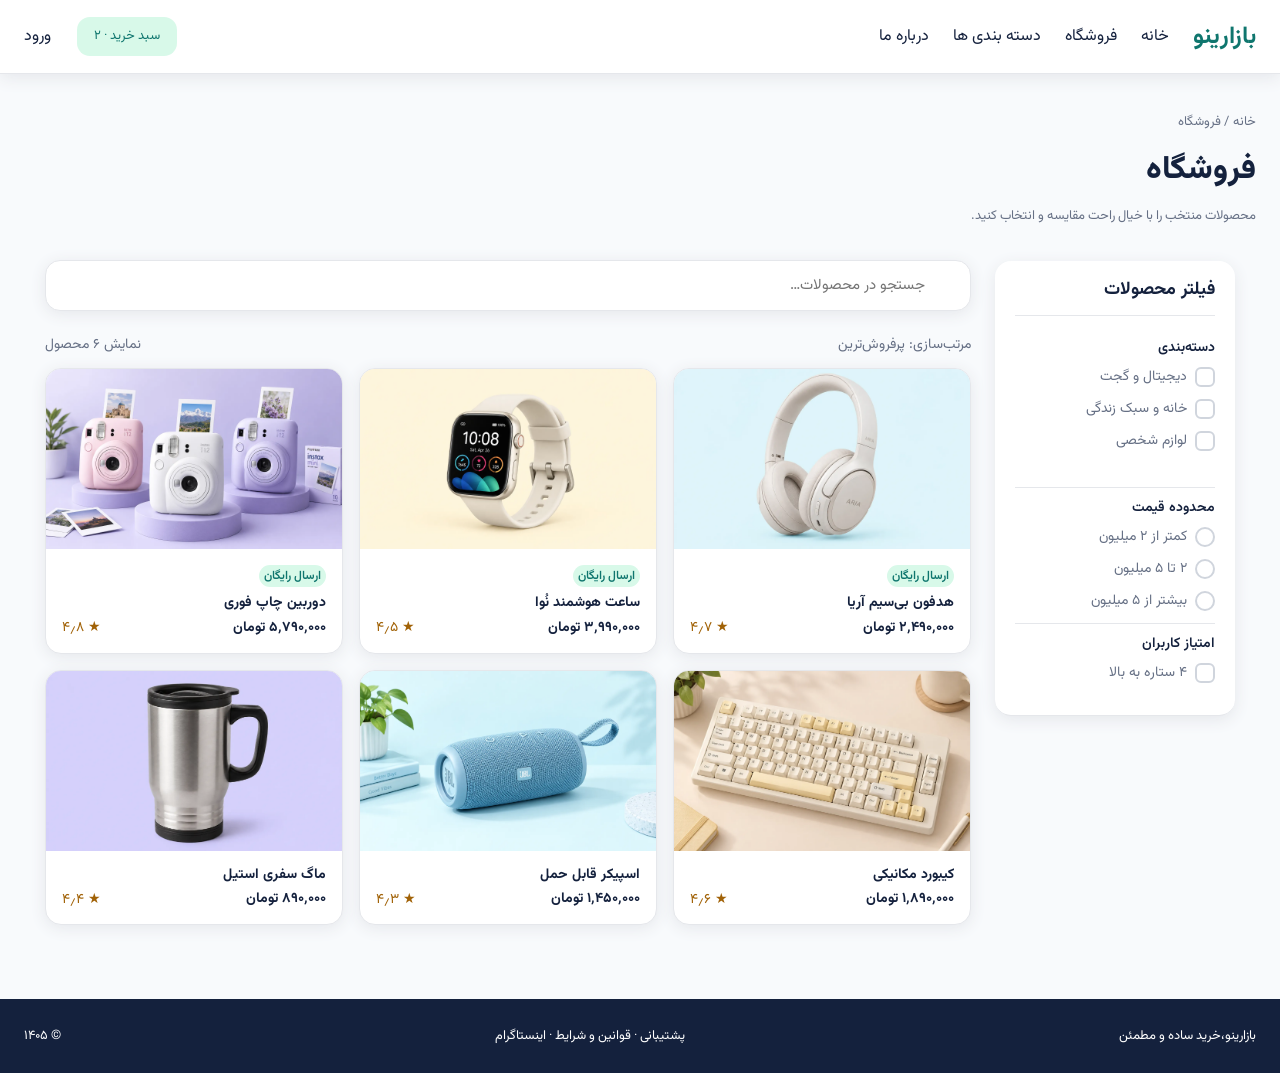
==== commit d3a4316d: "Update store project-comment" ====
--- a/index.html
+++ b/index.html
@@ -16,13 +16,10 @@
 
 <body>
     <header class="navbar">
-        <!-- bakhsh1 -->
         <div class="container">
             <a class="logo" href="./index.html">
                 بازارینو
             </a>
-
-            <!-- bakhsh2 -->
             <nav class="navbar__menu">
                 <a class="link" href="./index.html">
                     خانه
@@ -38,7 +35,6 @@
                 </a>
             </nav>
 
-            <!-- bakhsh3 -->
             <div class="loginlink">
                 <a class="group button" href="#">
                     سبد خرید · ۲
@@ -68,7 +64,7 @@
                 </div>
             </div>
         </header>
-        <!-- ---------------فیلتر محصولات------------ -->
+    
         <div class="catalog">
             <aside class="filter">
                 <p class="filter__title">فیلتر محصولات
@@ -96,7 +92,6 @@
                     </div>
                 </fieldset>
 
-                <!-- ------------------محدوده قیمت------- -->
                 <fieldset>
                     <h3 class="filter__groupp      
                          
--- a/CSS/common.css
+++ b/CSS/common.css
@@ -70,7 +70,7 @@
     font-family: vazir400;
     border-bottom: 1px solid var(--color-border);
     box-shadow: 0px 4px 16px var(--color-shadow);
-    /* chasbondan navbar */
+    
     position: sticky;
     top: 0;
     z-index: 100;
@@ -145,7 +145,6 @@
 }
 
 
-/* page-header__title*/
 .page-header {
     display: flex;
     flex-direction: column;
@@ -178,9 +177,6 @@
     font-size: 13px;
     color: var(--color-text-muted);
 }
-
-
-/* Footer */
 
 .footer_navbar {
     width: 100%;
@@ -203,12 +199,6 @@
     margin: 0 auto;
 }
 
-.titlee {
-    display: flex;
-    justify-content: space-between;
-    align-items: center;
-}
-
 .link-footer {
     text-decoration: none;
     color: white;
@@ -217,8 +207,6 @@
 .link-footer:hover {
     color: rgba(255, 255, 255, 0.63);
 }
-
-/* Responsive */
 
 @media(max-width: 768px) {
     .footer_navbar {
@@ -259,8 +247,6 @@
 
 }
 
-
-/* dark mode */
 @media (prefers-color-scheme: dark) {
     :root {
         --color-bg: #0F172A;
--- a/CSS/index.css
+++ b/CSS/index.css
@@ -40,7 +40,6 @@
     color: var(--color-text-muted);
     margin: 12px auto;
 
-    /* تنظیمات مستطیل چک باکس */
     position: relative;
     display: flex;
     align-items: center;
@@ -53,7 +52,7 @@
     color: var(--color-text);
 }
 
-/* باعث مخفی شدن چک باکس میشه */
+/* check hidden */
 input[class="filter__input"] {
     position: absolute;
     opacity: 0;
@@ -61,7 +60,6 @@
     width: 1px;
 }
 
-/* ظاهر چک باکس  رو به دلخواه تغییر میدیم*/
 .filter__box {
     height: 20px;
     width: 20px;
@@ -109,7 +107,7 @@
     padding-top: 13px;
 }
 
-/*رادیو باکس*/
+
 .filter__box--radio {
     border-radius: 100%;
     border-color: var(--color-border-control);
@@ -132,8 +130,6 @@
     left: 3px;
 }
 
-/*---Search Section--- */
-
 .catalog {
     display: flex;
     align-items: flex-start;
@@ -237,8 +233,6 @@
     font-size: 12px;
     text-align: center;
     padding: 5px 5px;
-
-
 }
 
 .product-card__title,
@@ -256,7 +250,6 @@
 }
 
 
-/* Responsive catalog */
 @media(max-width: 768px) {
     .products__list {
         grid-template-columns: 1fr;
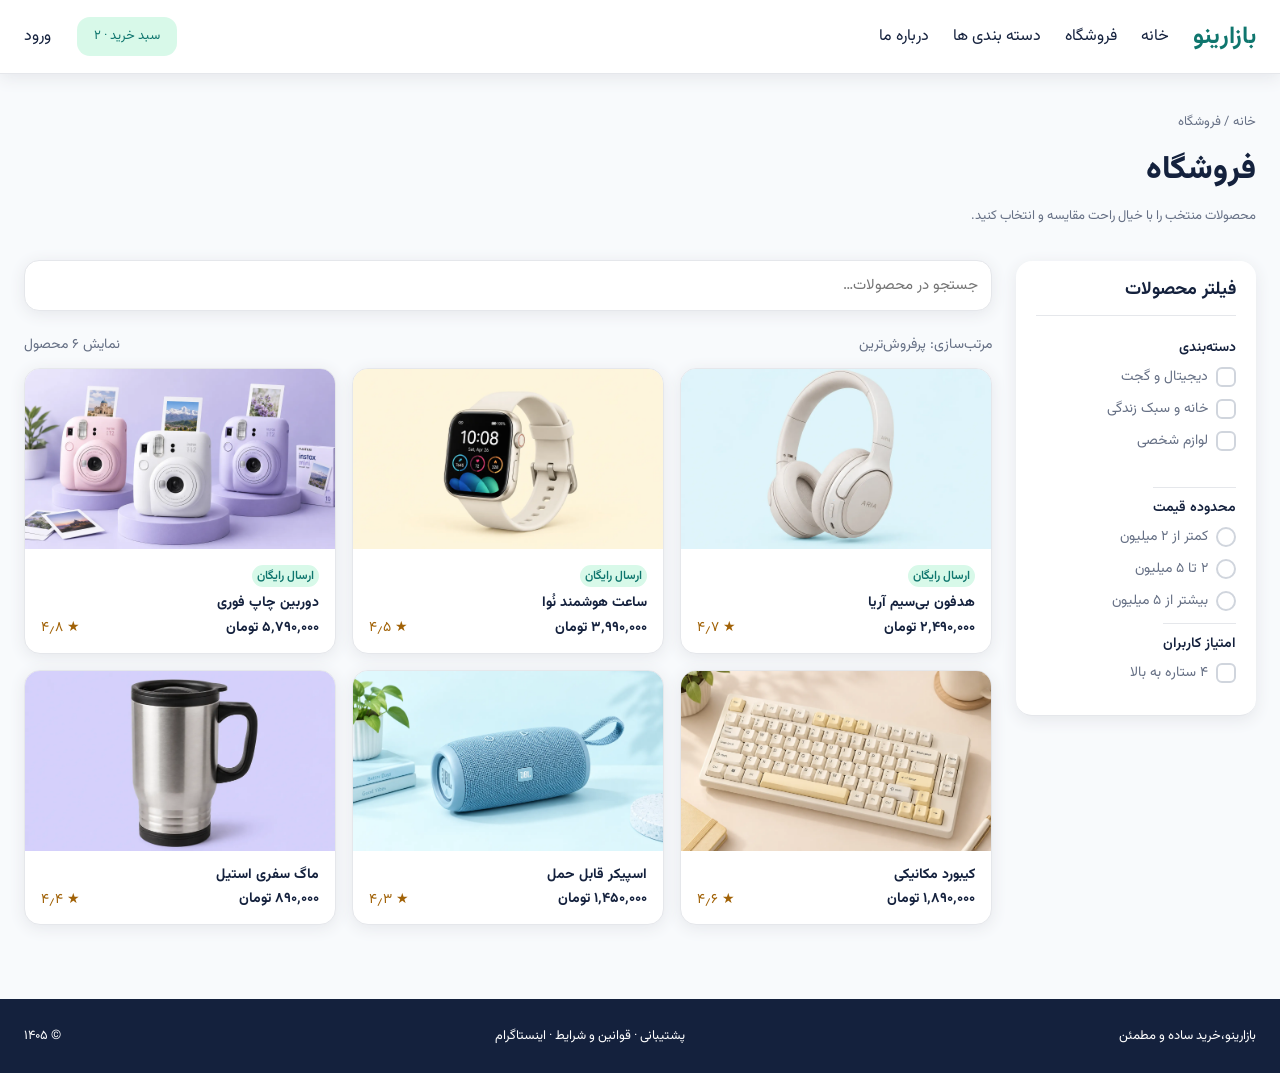
==== commit 09aafd9f: "style: refine page spacing" ====
--- a/index.html
+++ b/index.html
@@ -93,13 +93,13 @@
                 </fieldset>
 
                 <fieldset>
-                    <h3 class="filter__groupp      
+                    <legend class="filter__groupp      
                          
-                         filter__group-title">محدوده قیمت</h3>
+                         filter__group-title">محدوده قیمت</legend>
                     <div>
                         <label class="filter__option">
 
-                            <input type="radio" name="price" class="filter__input" value="high"><span
+                            <input type="radio" name="price" class="filter__input" value="low"><span
                                 class="filter__box  filter__box--radio"></span> کمتر از ۲ میلیون
                         </label>
 
@@ -109,14 +109,14 @@
                         </label>
 
                         <label class="filter__option">
-                            <input type="radio" name="price" class="filter__input" value="low"><span
+                            <input type="radio" name="price" class="filter__input" value="high"><span
                                 class="filter__box  filter__box--radio"></span>بیشتر از ۵ میلیون
                         </label>
                     </div>
                     <fieldset>
-                        <h3 class="filter__groupp   
+                        <legend class="filter__groupp   
                          
-                         filter__group-title">امتیاز کاربران</h3>
+                         filter__group-title">امتیاز کاربران</legend>
                         <div>
                             <label class="filter__option">
 
@@ -131,7 +131,7 @@
 
             <section class="products">
                 <label>
-                    <input class="products__search" type="search" placeholder="	جستجو در محصولات…">
+                    <input class="products__search" type="search" placeholder="جستجو در محصولات…">
                 </label>
                 <div class="products__bar">
                     <p class="products__sort">مرتب‌سازی: پرفروش‌ترین</p>
--- a/CSS/index.css
+++ b/CSS/index.css
@@ -133,7 +133,9 @@
 .catalog {
     display: flex;
     align-items: flex-start;
-    margin: 0 45px 24px;
+    margin: 0 auto 24px;
+    padding: 0 24px;
+    width:100%;
     gap: 24px;
     max-width: 1500px;
 
@@ -189,6 +191,7 @@
     display: grid;
     grid-template-columns: 1fr 1fr 1fr;
     gap: 16px;
+    flex:1;
 }
 
 .product-card {
@@ -253,6 +256,8 @@
 @media(max-width: 768px) {
     .products__list {
         grid-template-columns: 1fr;
+        display:flex; flex-wrap:wrap; gap:16px
+        
     }
 
     .filter {
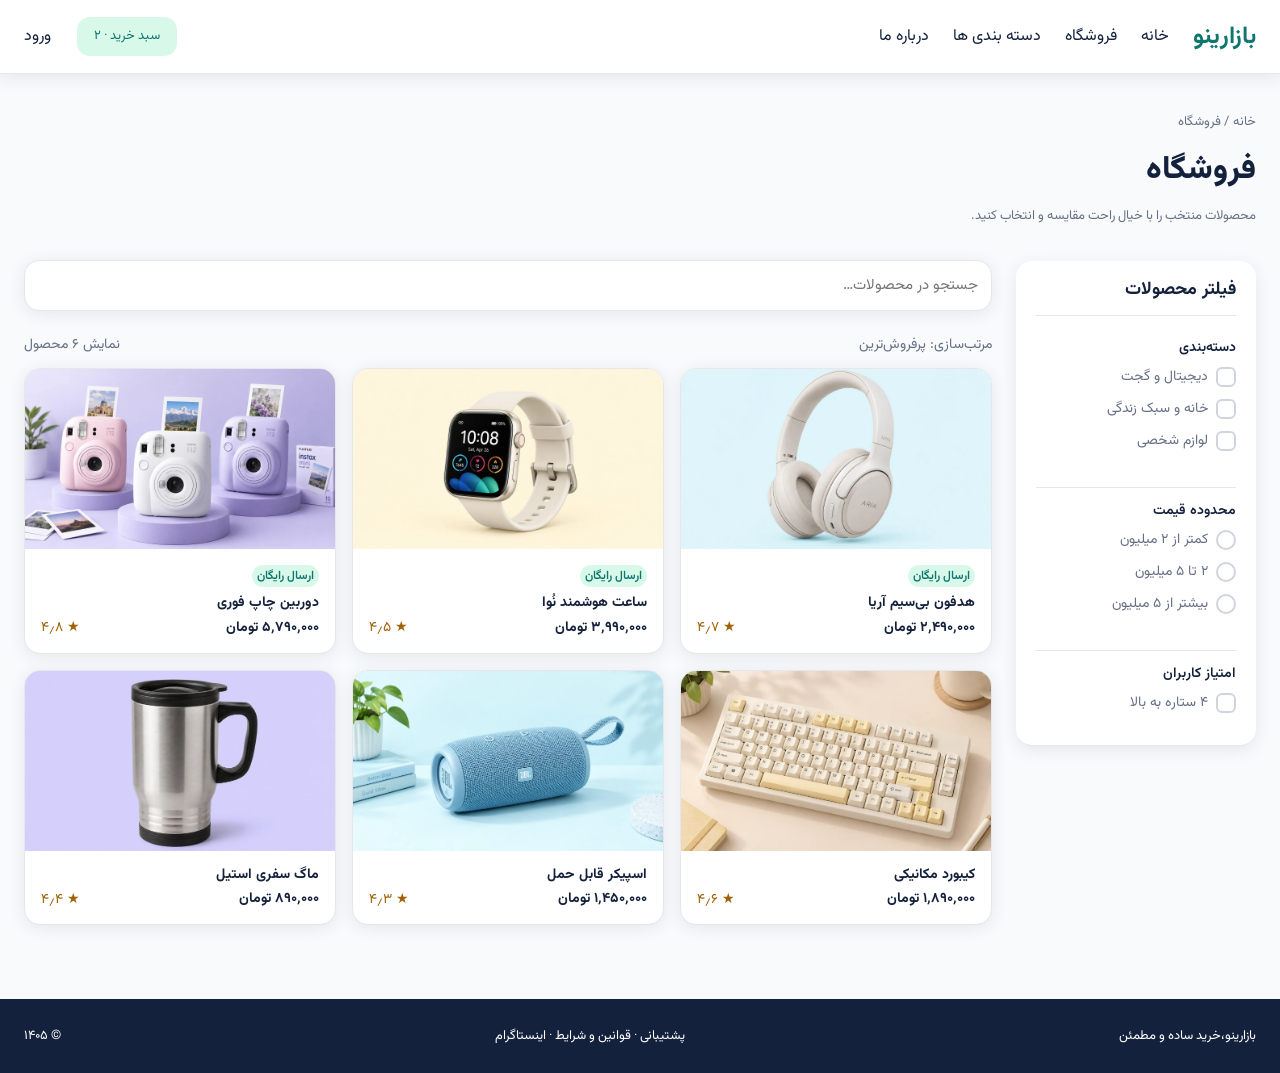
==== commit f2236fb0: "Edit index" ====
--- a/index.html
+++ b/index.html
@@ -64,7 +64,7 @@
                 </div>
             </div>
         </header>
-    
+
         <div class="catalog">
             <aside class="filter">
                 <p class="filter__title">فیلتر محصولات
@@ -76,56 +76,55 @@
                     </legend>
                     <div>
                         <label class="filter__option">
-                            <input type="checkbox" name="Feature" class="filter__input"><span
+                            <input type="checkbox" name="category" class="filter__input"><span
                                 class="filter__box"></span> دیجیتال و گجت
                         </label>
 
                         <label class="filter__option">
-                            <input type="checkbox" name="Feature" class="filter__input"><span
-                                class="filter__box"></span>خانه و سبک زندگی
+                            <input type="checkbox" name="category" class="filter__input"><span
+                                class="filter__box"></span> خانه و سبک زندگی
                         </label>
 
                         <label class="filter__option">
-                            <input type="checkbox" name="Feature" class="filter__input"><span
-                                class="filter__box"></span>لوازم شخصی
+                            <input type="checkbox" name="category" class="filter__input"><span
+                                class="filter__box"></span> لوازم شخصی
                         </label>
                     </div>
                 </fieldset>
 
-                <fieldset>
-                    <legend class="filter__groupp      
-                         
-                         filter__group-title">محدوده قیمت</legend>
-                    <div>
-                        <label class="filter__option">
-
-                            <input type="radio" name="price" class="filter__input" value="low"><span
-                                class="filter__box  filter__box--radio"></span> کمتر از ۲ میلیون
-                        </label>
-
-                        <label class="filter__option">
-                            <input type="radio" name="price" class="filter__input" value="mid"><span
-                                class="filter__box  filter__box--radio"></span>۲ تا ۵ میلیون
-                        </label>
-
-                        <label class="filter__option">
-                            <input type="radio" name="price" class="filter__input" value="high"><span
-                                class="filter__box  filter__box--radio"></span>بیشتر از ۵ میلیون
-                        </label>
-                    </div>
+                <div class="filter__group">
                     <fieldset>
-                        <legend class="filter__groupp   
-                         
-                         filter__group-title">امتیاز کاربران</legend>
+                        <legend class="filter__group-title">محدوده قیمت</legend>
                         <div>
                             <label class="filter__option">
-
-                                <input type="checkbox" class="filter__input"><span class="filter__box"></span> ۴ ستاره
-                                به بالا
+                                <input type="radio" name="price" class="filter__input" value="low"><span
+                                    class="filter__box filter__box--radio"></span> کمتر از ۲ میلیون
+                            </label>
+
+                            <label class="filter__option">
+                                <input type="radio" name="price" class="filter__input" value="mid"><span
+                                    class="filter__box filter__box--radio"></span> ۲ تا ۵ میلیون
+                            </label>
+
+                            <label class="filter__option">
+                                <input type="radio" name="price" class="filter__input" value="high"><span
+                                    class="filter__box filter__box--radio"></span> بیشتر از ۵ میلیون
                             </label>
                         </div>
                     </fieldset>
-                </fieldset>
+                </div>
+
+                <div class="filter__group">
+                    <fieldset>
+                        <legend class="filter__group-title">امتیاز کاربران</legend>
+                        <div>
+                            <label class="filter__option">
+                                <input type="checkbox" name="rating" class="filter__input"><span
+                                    class="filter__box"></span> ۴ ستاره به بالا
+                            </label>
+                        </div>
+                    </fieldset>
+                </div>
             </aside>
 
 
--- a/CSS/index.css
+++ b/CSS/index.css
@@ -52,7 +52,7 @@
     color: var(--color-text);
 }
 
-/* check hidden */
+
 input[class="filter__input"] {
     position: absolute;
     opacity: 0;
@@ -102,11 +102,10 @@
     box-shadow: 0px 0px 0px 3px var(--color-focus-ring);
 }
 
-.filter__groupp {
+.filter__group {
     border-top: 1px solid var(--color-border);
-    padding-top: 13px;
-}
-
+    padding-top: 16px;
+}
 
 .filter__box--radio {
     border-radius: 100%;
@@ -182,7 +181,7 @@
     color: var(--color-text-muted);
 }
 
-/*---Product Card---*/
+
 
 .link-a{
     text-decoration: none;
@@ -191,7 +190,6 @@
     display: grid;
     grid-template-columns: 1fr 1fr 1fr;
     gap: 16px;
-    flex:1;
 }
 
 .product-card {
@@ -256,8 +254,6 @@
 @media(max-width: 768px) {
     .products__list {
         grid-template-columns: 1fr;
-        display:flex; flex-wrap:wrap; gap:16px
-        
     }
 
     .filter {
